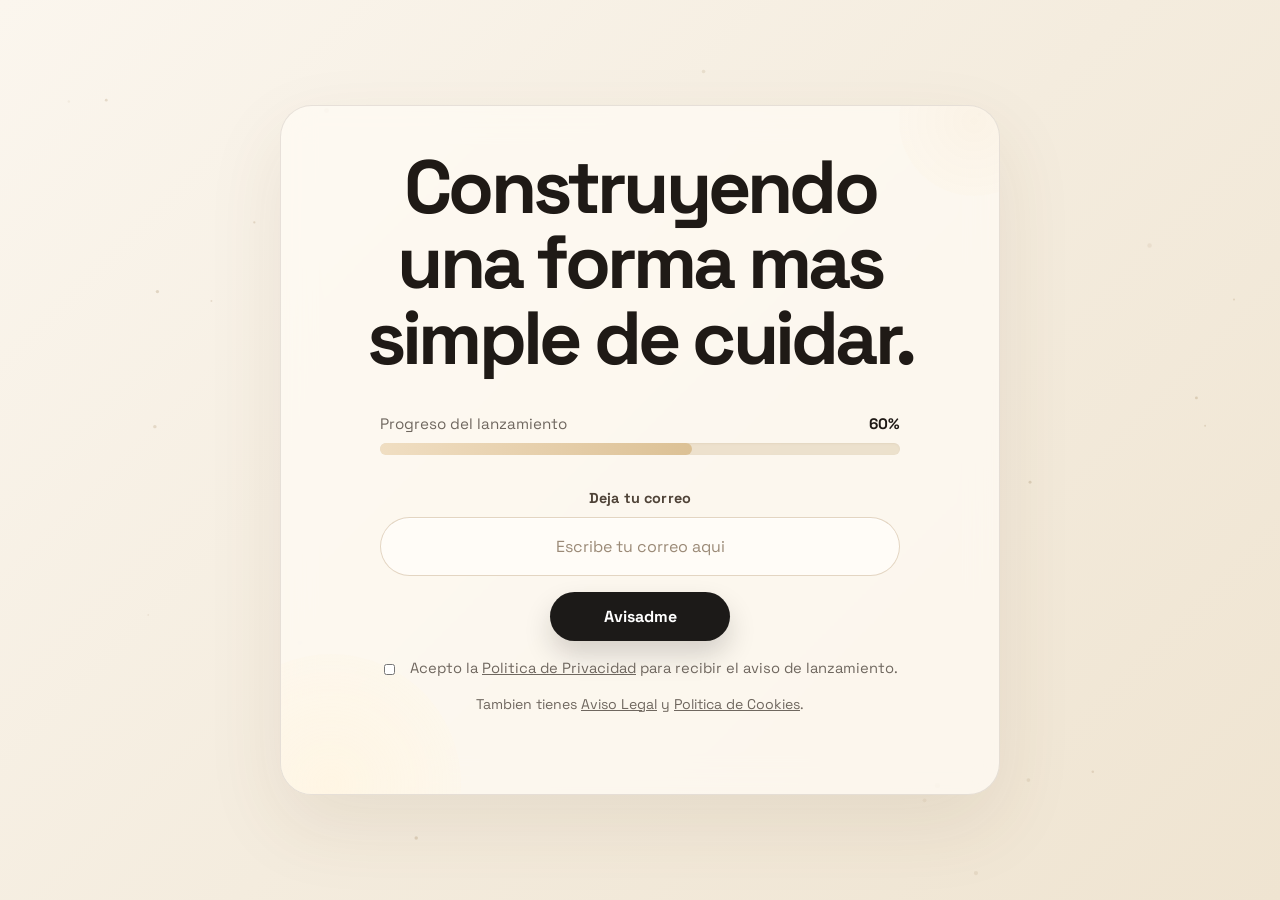
==== index.html @ 0e54e323 "Add files via upload" ====
<!doctype html>
<html lang="es">
  <head>
    <meta charset="UTF-8" />
    <meta name="viewport" content="width=device-width, initial-scale=1.0" />
    <title>NFCuidado | Lista de espera</title>
    <meta
      name="description"
      content="Apuntate para recibir el lanzamiento oficial de NFCuidado, la app NFC pensada para ayudar a las familias a seguir la toma de medicacion."
    />
    <link rel="preconnect" href="https://fonts.googleapis.com" />
    <link rel="preconnect" href="https://fonts.gstatic.com" crossorigin />
    <link
      href="https://fonts.googleapis.com/css2?family=Space+Grotesk:wght@400;500;700&family=Instrument+Serif:ital@0;1&display=swap"
      rel="stylesheet"
    />
    <link rel="stylesheet" href="./styles.css" />
  </head>
  <body>
    <canvas class="background-particles" id="background-particles" aria-hidden="true"></canvas>
    <main class="minimal-shell">
      <section class="minimal-card" id="inicio">
        <h1>Construyendo una forma mas simple de cuidar.</h1>

        <div class="progress-block" aria-label="Estado de lanzamiento">
          <div class="progress-meta">
            <span>Progreso del lanzamiento</span>
            <strong>60%</strong>
          </div>
          <div class="progress-track" role="progressbar" aria-valuenow="60" aria-valuemin="0" aria-valuemax="100">
            <div class="progress-fill"></div>
          </div>
        </div>

        <form id="waitlist-form" class="minimal-form" novalidate>
          <label class="email-label" for="email">Deja tu correo</label>
          <input
            type="email"
            id="email"
            name="email"
            inputmode="email"
            autocomplete="email"
            placeholder="Escribe tu correo aqui"
            required
            aria-label="Correo electronico"
          />

          <input
            class="honeypot"
            type="text"
            name="company"
            tabindex="-1"
            autocomplete="off"
            aria-hidden="true"
          />

          <button type="submit" class="cta">Avisadme</button>

          <label class="minimal-checkbox">
            <input type="checkbox" id="consent" name="consent" required />
            <span>
              Acepto la
              <a href="./privacidad.html" target="_blank" rel="noreferrer">Politica de Privacidad</a>
              para recibir el aviso de lanzamiento.
            </span>
          </label>

          <p class="microcopy">
            Tambien tienes
            <a href="./aviso-legal.html">Aviso Legal</a>
            y
            <a href="./cookies.html">Politica de Cookies</a>.
          </p>
          <p class="form-feedback" id="form-feedback" aria-live="polite"></p>
        </form>
      </section>
    </main>

    <script src="./config.js"></script>
    <script src="./script.js"></script>
  </body>
</html>
---- styles.css ----
:root {
  --bg: #f6f0e4;
  --surface: rgba(255, 251, 245, 0.74);
  --surface-strong: #fffaf2;
  --text: #1f1a16;
  --muted: #6f675f;
  --line: rgba(68, 53, 40, 0.12);
  --accent: #111111;
  --accent-deep: #111111;
  --accent-soft: #f1e7d7;
  --success: #205a38;
  --shadow: 0 30px 80px rgba(98, 69, 32, 0.09);
}

* {
  box-sizing: border-box;
}

html {
  scroll-behavior: smooth;
}

body {
  margin: 0;
  font-family: "Space Grotesk", sans-serif;
  color: var(--text);
  background:
    radial-gradient(circle at 15% 20%, rgba(255, 255, 255, 0.9), transparent 0 24%),
    radial-gradient(circle at 50% 85%, rgba(232, 204, 165, 0.55), transparent 0 28%),
    linear-gradient(135deg, #fbf6ee 0%, #f4ecde 52%, #efe4d1 100%);
}

a {
  color: inherit;
}

.background-particles {
  position: fixed;
  inset: 0;
  width: 100%;
  height: 100%;
  pointer-events: none;
  z-index: 0;
}

.page-shell,
.legal-shell {
  width: min(900px, calc(100% - 32px));
  margin: 0 auto;
  padding: 24px 0 48px;
}

.minimal-shell {
  min-height: 100vh;
  display: grid;
  place-items: center;
  padding: 24px;
  position: relative;
  z-index: 1;
}

.minimal-card,
.legal-shell {
  width: min(720px, 100%);
  border: 1px solid var(--line);
  background: var(--surface);
  backdrop-filter: blur(16px);
  box-shadow: var(--shadow);
}

.minimal-card {
  text-align: center;
  padding: 44px 32px;
  border-radius: 32px;
  position: relative;
  overflow: hidden;
}

.minimal-card::before {
  content: "";
  position: absolute;
  inset: auto auto -120px -80px;
  width: 260px;
  height: 260px;
  border-radius: 50%;
  background: radial-gradient(circle, rgba(255, 245, 225, 0.8), rgba(255, 245, 225, 0));
  pointer-events: none;
}

.minimal-card::after {
  content: "";
  position: absolute;
  inset: -60px -50px auto auto;
  width: 150px;
  height: 150px;
  border-radius: 50%;
  background: radial-gradient(circle, rgba(243, 223, 191, 0.18), rgba(243, 223, 191, 0));
  pointer-events: none;
}

h1,
h2,
h3 {
  margin: 0;
  letter-spacing: -0.05em;
}

h1 {
  font-size: clamp(2.35rem, 6vw, 4.7rem);
  line-height: 1;
  max-width: 12ch;
  margin: 0 auto;
  text-wrap: balance;
}

.microcopy,
.legal-shell p,
.legal-shell li {
  color: var(--muted);
  line-height: 1.65;
}

.progress-block {
  margin: 38px auto 0;
  max-width: 520px;
  text-align: left;
  position: relative;
  z-index: 1;
}

.progress-meta {
  display: flex;
  justify-content: space-between;
  gap: 12px;
  margin-bottom: 10px;
  color: var(--muted);
  font-size: 0.95rem;
}

.progress-meta strong {
  color: var(--text);
}

.progress-track {
  height: 12px;
  border-radius: 999px;
  background: rgba(210, 188, 151, 0.38);
  overflow: hidden;
  box-shadow: inset 0 1px 2px rgba(111, 86, 57, 0.08);
}

.progress-fill {
  width: 60%;
  height: 100%;
  border-radius: inherit;
  background: linear-gradient(90deg, #f0dec2 0%, #e6cfab 52%, #dcc195 100%);
}

.minimal-form {
  margin: 34px auto 0;
  max-width: 520px;
  position: relative;
  z-index: 1;
}

.email-label {
  display: block;
  margin: 0 0 10px;
  font-size: 0.9rem;
  font-weight: 700;
  letter-spacing: 0.01em;
  color: #4f4338;
}

input[type="email"],
input[type="text"] {
  width: 100%;
  padding: 18px 18px;
  border-radius: 999px;
  border: 1px solid rgba(186, 154, 114, 0.4);
  background: rgba(255, 252, 247, 0.98);
  color: var(--text);
  font: inherit;
  text-align: center;
  box-shadow: inset 0 1px 1px rgba(255, 255, 255, 0.7);
}

input[type="email"]::placeholder {
  color: #9b8a77;
}

input[type="email"]:focus,
input[type="text"]:focus {
  outline: 2px solid rgba(212, 191, 156, 0.35);
  border-color: rgba(181, 148, 102, 0.5);
  box-shadow:
    0 0 0 6px rgba(242, 229, 206, 0.7),
    inset 0 1px 1px rgba(255, 255, 255, 0.7);
}

.cta {
  width: auto;
  min-width: 180px;
  margin-top: 16px;
  border: 0;
  border-radius: 999px;
  padding: 14px 22px;
  background: #1c1a18;
  color: white;
  font: inherit;
  font-weight: 700;
  cursor: pointer;
  transition:
    transform 180ms ease,
    box-shadow 180ms ease;
  box-shadow: 0 14px 28px rgba(0, 0, 0, 0.16);
}

.cta:hover {
  transform: translateY(-1px);
}

.cta:disabled {
  cursor: progress;
  opacity: 0.8;
}

.microcopy,
.form-feedback {
  margin: 14px 0 0;
  font-size: 0.88rem;
}

.form-feedback {
  min-height: 1.4em;
  font-weight: 500;
}

.form-feedback.success {
  color: var(--success);
}

.form-feedback.error {
  color: #9a1f1f;
}

.honeypot {
  position: absolute;
  left: -9999px;
  opacity: 0;
  pointer-events: none;
}

.legal-shell {
  margin-top: 18px;
  padding: 34px;
  border-radius: 30px;
}

.legal-shell h1 {
  max-width: 100%;
  font-size: clamp(2.6rem, 5vw, 4.4rem);
  margin-bottom: 14px;
}

.legal-shell h2 {
  font-size: 1.4rem;
  margin: 28px 0 12px;
}

.legal-shell ul {
  padding-left: 20px;
}

.back-link {
  display: inline-block;
  margin-bottom: 20px;
  color: var(--accent);
}

.legal-note {
  padding: 14px 16px;
  border-radius: 18px;
  background: var(--accent-soft);
  color: var(--text);
}

@media (max-width: 640px) {
  .page-shell,
  .minimal-shell {
    width: min(100% - 20px, 1180px);
    padding-top: 12px;
  }

  .minimal-card,
  .legal-shell {
    padding: 22px;
    border-radius: 24px;
  }

  .progress-meta {
    font-size: 0.9rem;
  }

  h1 {
    max-width: 10ch;
  }

  .minimal-checkbox {
    text-align: left;
  }
}

.minimal-checkbox {
  display: grid;
  grid-template-columns: 18px 1fr;
  gap: 10px;
  align-items: start;
  margin: 18px auto 0;
  max-width: 520px;
  color: var(--muted);
  font-size: 0.92rem;
}

.minimal-checkbox input {
  margin-top: 4px;
}
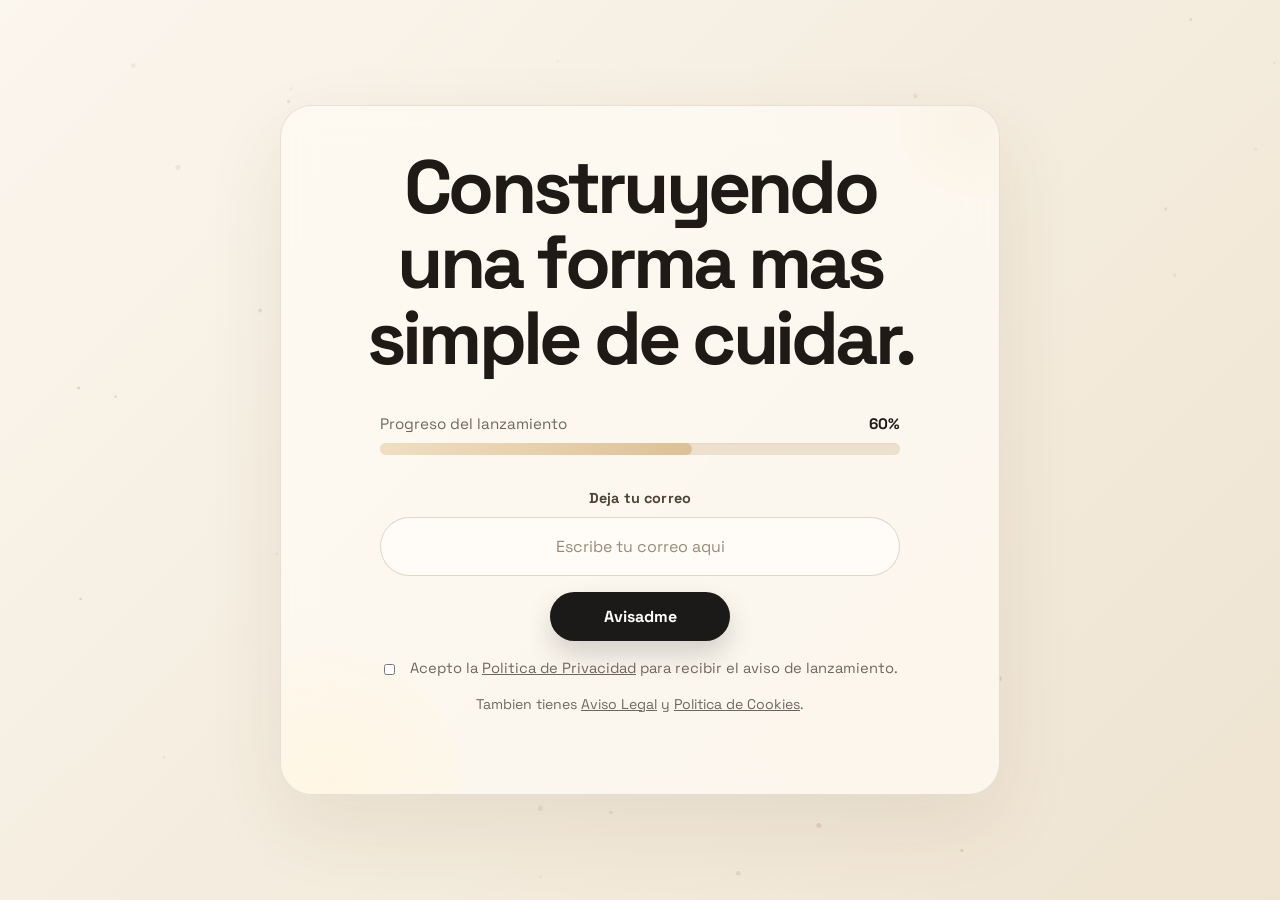
==== commit e5641d43: "Add files via upload" ====
--- a/index.html
+++ b/index.html
@@ -76,7 +76,7 @@
       </section>
     </main>
 
-    <script src="./config.js"></script>
-    <script src="./script.js"></script>
+    <script src="./config.js?v=20260715b"></script>
+    <script src="./script.js?v=20260715b"></script>
   </body>
 </html>
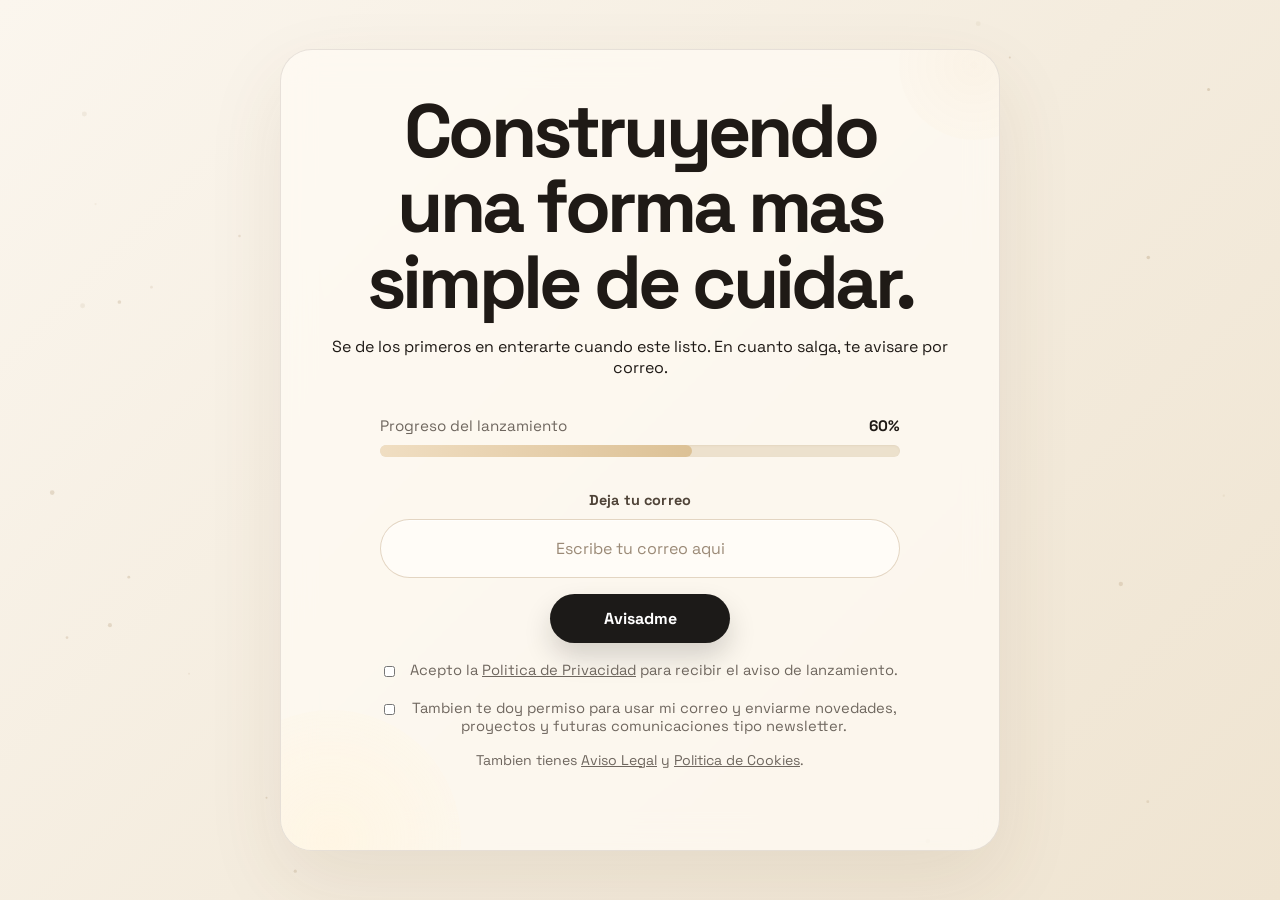
==== commit af4c9377: "Add files via upload" ====
--- a/index.html
+++ b/index.html
@@ -21,6 +21,10 @@
     <main class="minimal-shell">
       <section class="minimal-card" id="inicio">
         <h1>Construyendo una forma mas simple de cuidar.</h1>
+        <p class="hero-note">
+          Se de los primeros en enterarte cuando este listo. En cuanto salga,
+          te avisare por correo.
+        </p>
 
         <div class="progress-block" aria-label="Estado de lanzamiento">
           <div class="progress-meta">
@@ -65,6 +69,14 @@
             </span>
           </label>
 
+          <label class="minimal-checkbox">
+            <input type="checkbox" id="newsletter" name="newsletter" />
+            <span>
+              Tambien te doy permiso para usar mi correo y enviarme novedades,
+              proyectos y futuras comunicaciones tipo newsletter.
+            </span>
+          </label>
+
           <p class="microcopy">
             Tambien tienes
             <a href="./aviso-legal.html">Aviso Legal</a>
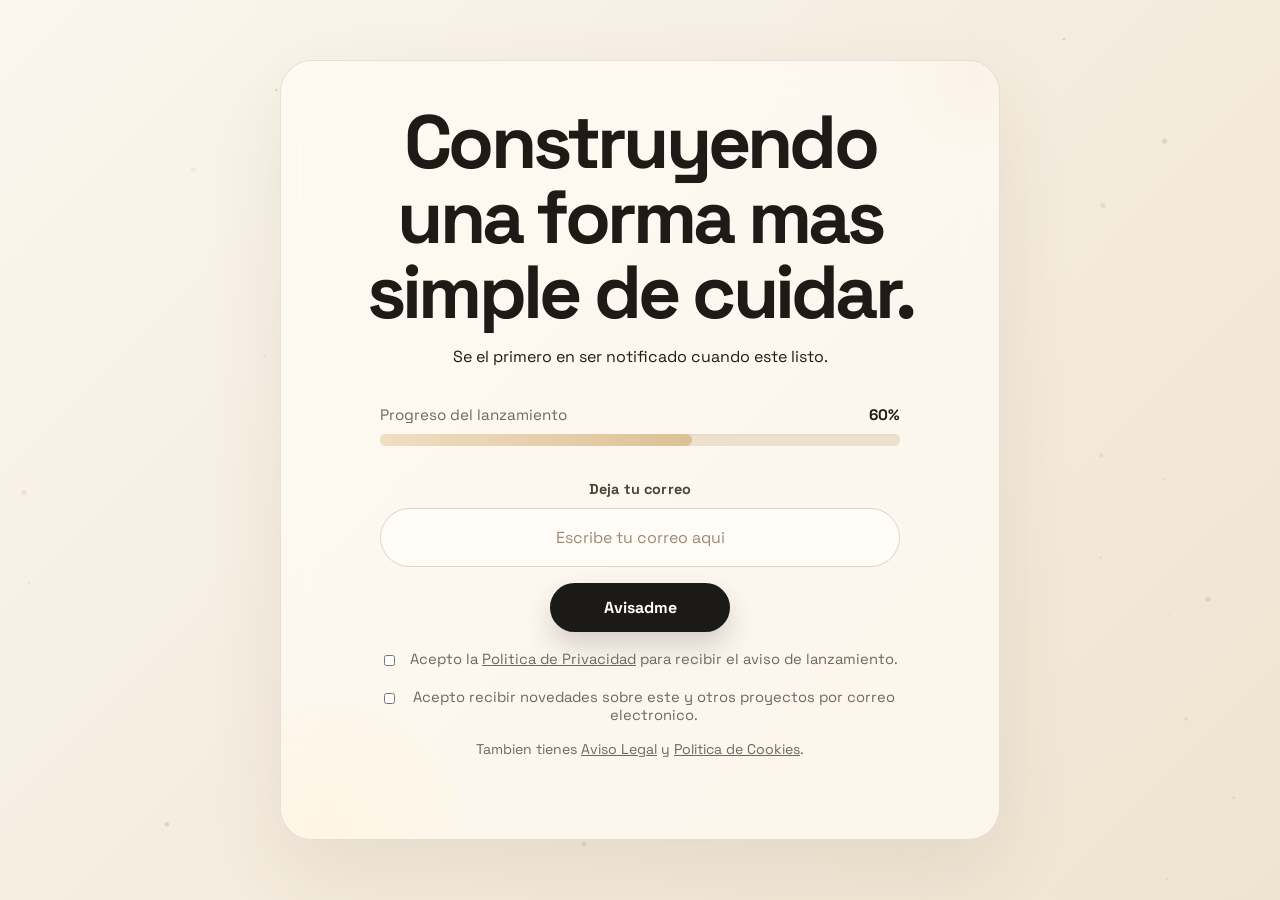
==== commit 8d74c76b: "Add files via upload" ====
--- a/index.html
+++ b/index.html
@@ -22,8 +22,7 @@
       <section class="minimal-card" id="inicio">
         <h1>Construyendo una forma mas simple de cuidar.</h1>
         <p class="hero-note">
-          Se de los primeros en enterarte cuando este listo. En cuanto salga,
-          te avisare por correo.
+          Se el primero en ser notificado cuando este listo.
         </p>
 
         <div class="progress-block" aria-label="Estado de lanzamiento">
@@ -72,8 +71,8 @@
           <label class="minimal-checkbox">
             <input type="checkbox" id="newsletter" name="newsletter" />
             <span>
-              Tambien te doy permiso para usar mi correo y enviarme novedades,
-              proyectos y futuras comunicaciones tipo newsletter.
+              Acepto recibir novedades sobre este y otros proyectos por correo
+              electronico.
             </span>
           </label>
 
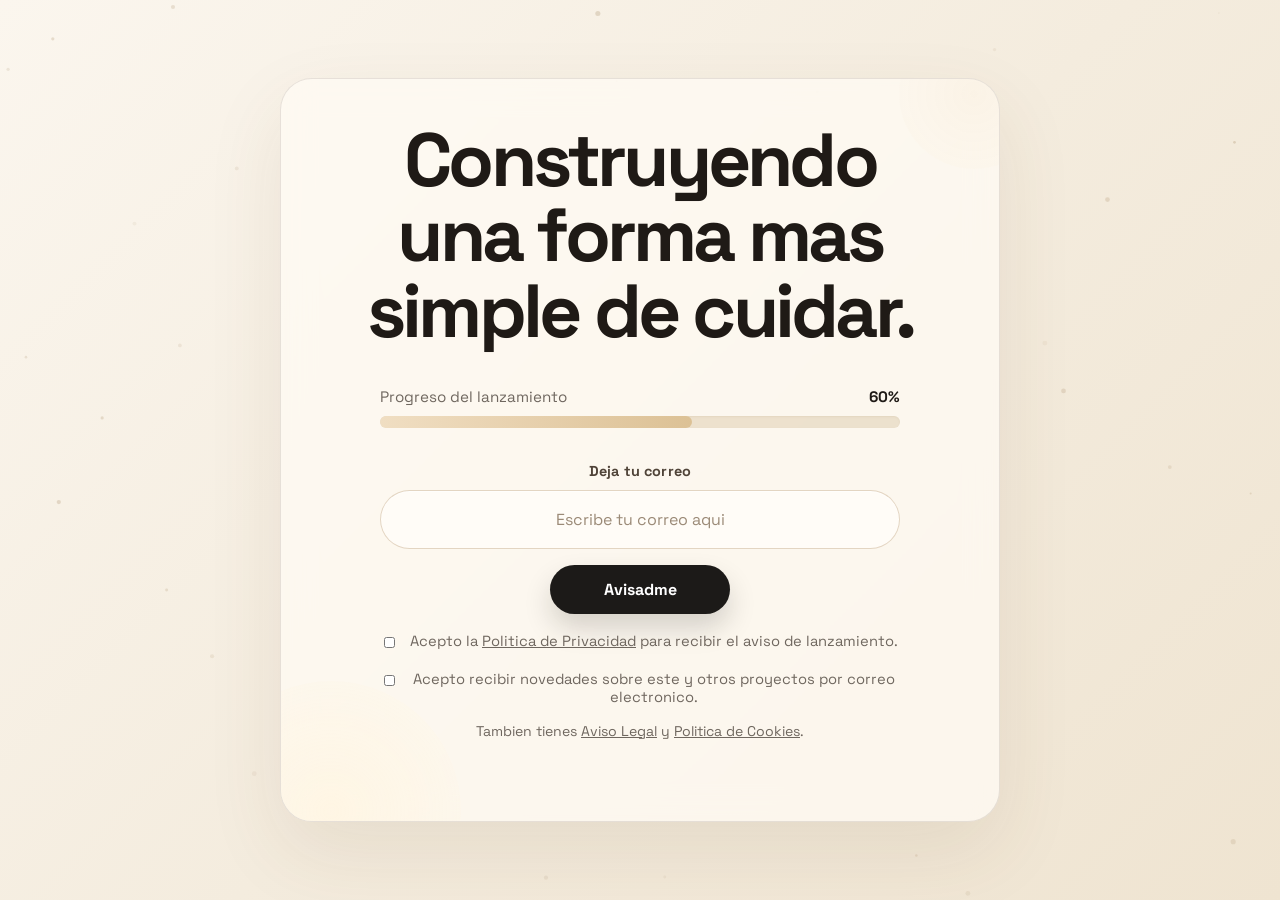
==== commit 7a6d011f: "Add files via upload" ====
--- a/index.html
+++ b/index.html
@@ -21,9 +21,6 @@
     <main class="minimal-shell">
       <section class="minimal-card" id="inicio">
         <h1>Construyendo una forma mas simple de cuidar.</h1>
-        <p class="hero-note">
-          Se el primero en ser notificado cuando este listo.
-        </p>
 
         <div class="progress-block" aria-label="Estado de lanzamiento">
           <div class="progress-meta">
